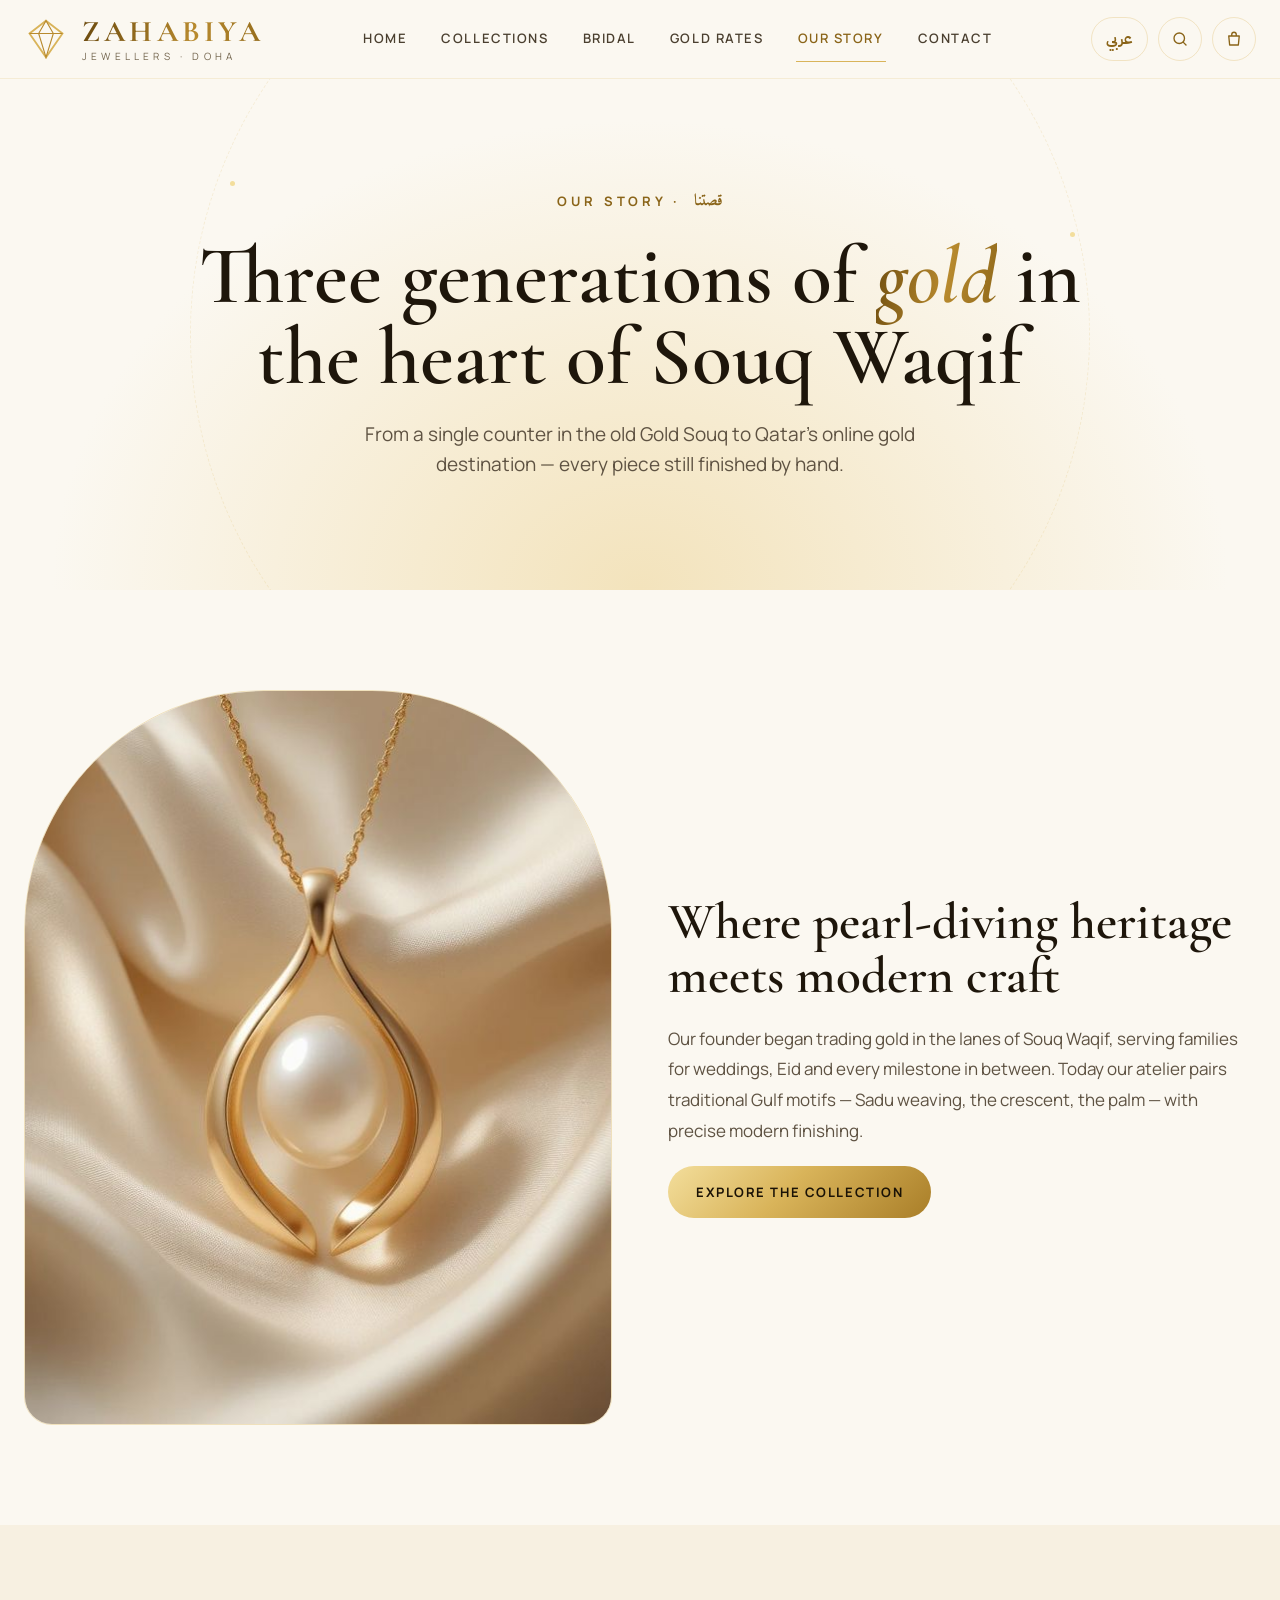
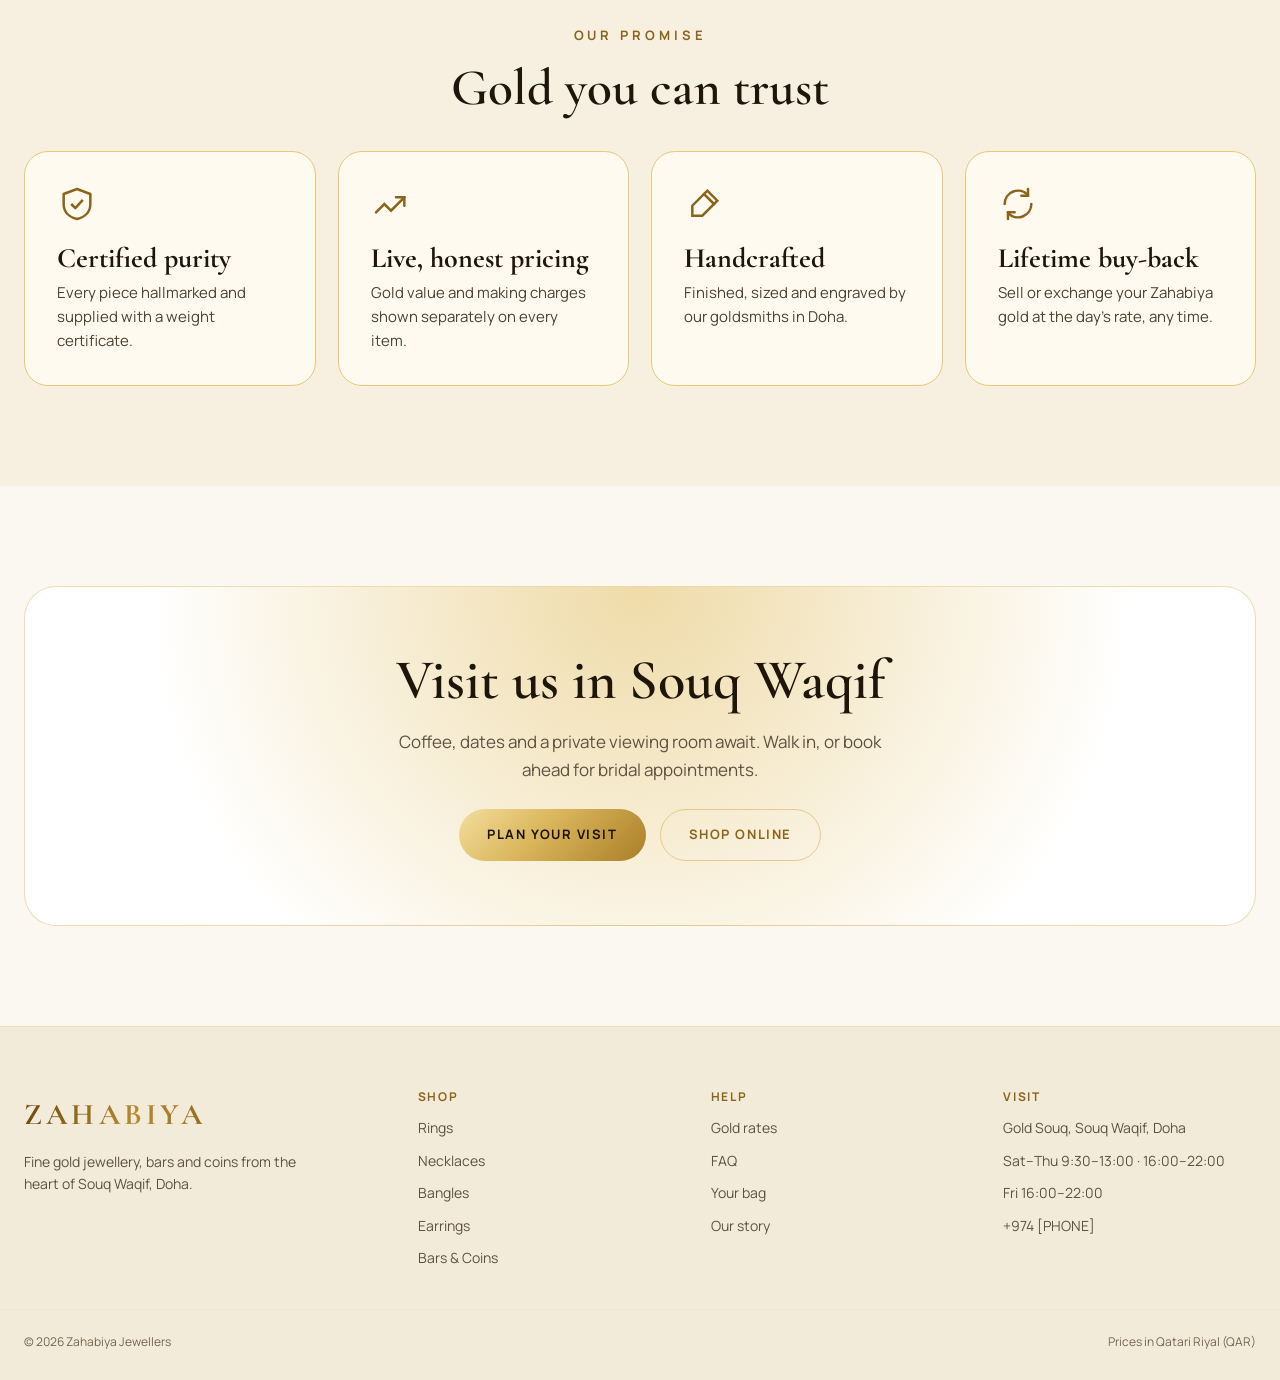
==== about.html @ 90f93852 "Add Zahabiya Jewellers gold shop website Static e-commerce front-end for a gold jewellery shop in Do" ====
<!doctype html>
<html lang="en">
<head>
  <meta charset="utf-8">
  <meta name="viewport" content="width=device-width, initial-scale=1">
  <script>/* set language & direction before first paint */try{var l=new URLSearchParams(location.search).get('lang')||localStorage.getItem('zahabiya-lang');if(l==='ar'){document.documentElement.lang='ar';document.documentElement.dir='rtl'}}catch(e){}</script>
  <title>Our Story — Zahabiya Jewellers</title>
  <meta name="description" content="Three generations of gold in the heart of Souq Waqif, Doha. Certified purity, honest pricing and handcrafted jewellery.">
  <link rel="icon" href="images/favicon.svg" type="image/svg+xml">
  <link rel="preconnect" href="https://fonts.googleapis.com">
  <link rel="preconnect" href="https://fonts.gstatic.com" crossorigin>
  <link href="https://fonts.googleapis.com/css2?family=Amiri:wght@400;700&family=Cormorant+Garamond:ital,wght@0,500;0,600;0,700;1,500&family=Manrope:wght@400;500;600;700;800&family=IBM+Plex+Sans+Arabic:wght@400;500;600;700&display=swap" rel="stylesheet">
  <link rel="stylesheet" href="css/styles.css">
</head>
<body>

<header class="site-header">
  <div class="container header-inner">
    <a class="logo" href="index.html" aria-label="Zahabiya Jewellers — home">
      <svg class="logo-mark" viewBox="0 0 48 48" fill="none" aria-hidden="true"><path d="M24 4 L42 18 L24 44 L6 18 Z" stroke="#D9B45A" stroke-width="2"/><path d="M6 18 H42 M16 18 L24 44 L32 18 M16 18 L24 4 L32 18" stroke="#B88A2E" stroke-width="1.2"/></svg>
      <span class="logo-text"><span class="logo-word shine">ZAHABIYA</span><span class="logo-sub">Jewellers · Doha</span></span>
    </a>
    <nav class="main-nav" aria-label="Main">
      <a href="index.html">Home</a>
      <a href="shop.html">Collections</a>
      <a href="shop.html?tag=bridal">Bridal</a>
      <a href="gold-rates.html">Gold Rates</a>
      <a href="about.html" aria-current="page">Our Story</a>
      <a href="contact.html">Contact</a>
    </nav>
    <div class="header-actions">
      <button class="lang-btn" type="button" data-lang-toggle lang="ar">عربي</button>
      <a class="icon-btn" href="shop.html#search" aria-label="Search the collection"><svg width="18" height="18" viewBox="0 0 24 24" fill="none" stroke="currentColor" stroke-width="1.8" stroke-linecap="round" aria-hidden="true"><circle cx="11" cy="11" r="7"/><path d="M20 20l-3.5-3.5"/></svg></a>
      <a class="icon-btn" href="cart.html" aria-label="Shopping bag"><svg width="18" height="18" viewBox="0 0 24 24" fill="none" stroke="currentColor" stroke-width="1.8" stroke-linejoin="round" aria-hidden="true"><path d="M5 8h14l-1.2 12H6.2z"/><path d="M9 8V6a3 3 0 0 1 6 0v2"/></svg><span class="cart-count" data-cart-count hidden>0</span></a>
    </div>
  </div>
</header>

<main>
  <section class="about-hero">
    <span class="orbit orbit--outer"></span>
    <span class="sparkle" style="top:20%;left:18%"></span>
    <span class="sparkle" style="top:30%;right:16%;animation-delay:1s"></span>
    <div class="container">
      <span class="eyebrow" data-i18n="about.eyebrow">Our Story · <span class="ar" lang="ar" style="letter-spacing:0;font-size:16px">قصتنا</span></span>
      <h1 data-i18n="about.title">Three generations of <span class="shine italic">gold</span> in the heart of Souq Waqif</h1>
      <p>From a single counter in the old Gold Souq to Qatar's online gold destination — every piece still finished by hand.</p>
    </div>
  </section>

  <section class="section container reveal">
    <div class="story">
      <div class="story-photo"><img src="images/lulwa-pearl-pendant.jpg" alt="Lulwa pearl pendant on satin" loading="lazy"></div>
      <div class="story-copy">
        <h2>Where pearl-diving heritage meets modern craft</h2>
        <p>Our founder began trading gold in the lanes of Souq Waqif, serving families for weddings, Eid and every milestone in between. Today our atelier pairs traditional Gulf motifs — Sadu weaving, the crescent, the palm — with precise modern finishing.</p>
        <div><a class="btn btn-gold" href="shop.html">Explore the collection</a></div>
      </div>
    </div>
  </section>

  <section class="values-band reveal">
    <div class="container">
      <div class="section-head section-head--center">
        <span class="eyebrow">Our promise</span>
        <h2 class="section-title">Gold you can trust</h2>
      </div>
      <div class="values">
        <div class="value lift"><svg width="40" height="40" viewBox="0 0 24 24" fill="none" stroke="#8A6418" stroke-width="1.5" stroke-linejoin="round" aria-hidden="true"><path d="M12 3l8 3v6c0 5-3.5 8-8 9-4.5-1-8-4-8-9V6z"/><path d="M8.5 12l2.5 2.5 4.5-5"/></svg><h3>Certified purity</h3><p>Every piece hallmarked and supplied with a weight certificate.</p></div>
        <div class="value lift"><svg width="40" height="40" viewBox="0 0 24 24" fill="none" stroke="#8A6418" stroke-width="1.5" stroke-linecap="round" aria-hidden="true"><path d="M3 17l5-5 4 4 8-8"/><path d="M15 8h5v5"/></svg><h3>Live, honest pricing</h3><p>Gold value and making charges shown separately on every item.</p></div>
        <div class="value lift"><svg width="40" height="40" viewBox="0 0 24 24" fill="none" stroke="#8A6418" stroke-width="1.5" stroke-linecap="round" aria-hidden="true"><path d="M14 4l6 6-9 9H5v-6z"/><path d="M12 6l6 6"/></svg><h3>Handcrafted</h3><p>Finished, sized and engraved by our goldsmiths in Doha.</p></div>
        <div class="value lift"><svg width="40" height="40" viewBox="0 0 24 24" fill="none" stroke="#8A6418" stroke-width="1.5" stroke-linecap="round" aria-hidden="true"><path d="M4 12a8 8 0 0 1 14-5.3M20 12a8 8 0 0 1-14 5.3"/><path d="M18 3v4h-4M6 21v-4h4"/></svg><h3>Lifetime buy-back</h3><p>Sell or exchange your Zahabiya gold at the day's rate, any time.</p></div>
      </div>
    </div>
  </section>

  <section class="section container reveal">
    <div class="visit-cta">
      <h2>Visit us in Souq Waqif</h2>
      <p>Coffee, dates and a private viewing room await. Walk in, or book ahead for bridal appointments.</p>
      <div class="hero-actions" style="justify-content:center">
        <a class="btn btn-gold" href="contact.html">Plan your visit</a>
        <a class="btn btn-ghost" href="shop.html">Shop online</a>
      </div>
    </div>
  </section>
</main>

<footer class="site-footer">
  <div class="container footer-grid">
    <div class="footer-brand">
      <span class="logo-word shine">ZAHABIYA</span>
      <p>Fine gold jewellery, bars and coins from the heart of Souq Waqif, Doha.</p>
    </div>
    <div>
      <h4>Shop</h4>
      <ul>
        <li><a href="shop.html?cat=ring">Rings</a></li>
        <li><a href="shop.html?cat=necklace">Necklaces</a></li>
        <li><a href="shop.html?cat=bangle">Bangles</a></li>
        <li><a href="shop.html?cat=earring">Earrings</a></li>
        <li><a href="shop.html?cat=bar">Bars &amp; Coins</a></li>
      </ul>
    </div>
    <div>
      <h4>Help</h4>
      <ul>
        <li><a href="gold-rates.html">Gold rates</a></li>
        <li><a href="contact.html#faq">FAQ</a></li>
        <li><a href="cart.html">Your bag</a></li>
        <li><a href="about.html">Our story</a></li>
      </ul>
    </div>
    <div>
      <h4>Visit</h4>
      <ul>
        <li data-site="address">Gold Souq, Souq Waqif, Doha</li>
        <li>Sat–Thu 9:30–13:00 · 16:00–22:00</li>
        <li>Fri 16:00–22:00</li>
        <li><a href="tel:+974" data-site-link="tel" data-site="phone">+974 [PHONE]</a></li>
      </ul>
    </div>
  </div>
  <div class="container footer-bottom">
    <span>© <span data-year>2026</span> Zahabiya Jewellers</span>
    <span>Prices in Qatari Riyal (QAR)</span>
  </div>
</footer>

<script src="js/data.js"></script>
<script src="js/i18n.js"></script>
<script src="js/app.js"></script>
</body>
</html>
---- css/styles.css ----
/* ==========================================================================
   Zahabiya Jewellers — site styles
   Off-white & gold theme. Fonts: Cormorant Garamond (display), Manrope (body),
   Amiri (Arabic).
   ========================================================================== */

:root {
  --bg: #FBF8F1;
  --surface: #FFFFFF;
  --surface-warm: #F6EBD3;
  --champagne: #F3EBDA;
  --ivory: #FFFAF0;

  --ink: #2A2014;
  --ink-strong: #1E160B;
  --muted: #5E5242;
  --subtle: #74664F;
  --faint: #A99A7E;

  --gold: #D9B45A;
  --gold-light: #F3DE9C;
  --gold-mid: #B88A2E;
  --gold-deep: #8A6418;
  --gold-darker: #5C420C;
  --gold-ink: #1A1206;

  --green: #2F7A4F;
  --green-soft: rgba(127, 209, 161, .14);

  --line: rgba(217, 180, 90, .25);
  --line-strong: rgba(217, 180, 90, .45);

  --grad-gold: linear-gradient(135deg, #F3DE9C, #D9B45A 45%, #A97E28);
  --grad-band: linear-gradient(90deg, #A97E28, #E6C978 30%, #F3DE9C 50%, #E6C978 70%, #A97E28);
  --shadow-card: 0 24px 50px rgba(138, 100, 24, .16);

  --font-display: 'Cormorant Garamond', Georgia, serif;
  --font-body: 'Manrope', system-ui, sans-serif;
  --font-ar: 'Amiri', serif;

  --radius: 24px;
  --gutter: 24px;
}

/* ---------- Base ---------- */
*, *::before, *::after { box-sizing: border-box; }
html { scroll-behavior: smooth; }
body {
  margin: 0;
  background: var(--bg);
  color: var(--ink);
  font-family: var(--font-body);
  font-size: 16px;
  line-height: 1.6;
  overflow-x: hidden;
  -webkit-font-smoothing: antialiased;
}
img { max-width: 100%; display: block; }
a { color: var(--gold-deep); text-decoration: none; }
a:hover { color: var(--gold-darker); }
button, input, select, textarea { font: inherit; color: inherit; }
h1, h2, h3, h4 { margin: 0; font-family: var(--font-display); font-weight: 600; line-height: 1.05; color: var(--ink-strong); }
p { margin: 0; }
:focus-visible { outline: 2px solid var(--gold-deep); outline-offset: 2px; }
.sr-only { position: absolute; width: 1px; height: 1px; overflow: hidden; clip: rect(0 0 0 0); white-space: nowrap; }
[hidden] { display: none !important; }

.container { width: 100%; max-width: 1280px; margin: 0 auto; padding: 0 var(--gutter); }
.serif { font-family: var(--font-display); }
.ar { font-family: var(--font-ar); }
.shine {
  background: linear-gradient(100deg, #6B4A0E 0%, #B88A2E 25%, #8A6418 45%, #D4A84A 55%, #6B4A0E 75%, #A97E28 100%);
  background-size: 250% auto;
  -webkit-background-clip: text; background-clip: text; color: transparent;
  animation: shine 6s linear infinite;
}
.italic { font-style: italic; }

.eyebrow {
  display: inline-flex; align-items: center; gap: 14px;
  color: var(--gold-deep); font-size: 13px; font-weight: 700;
  letter-spacing: .3em; text-transform: uppercase;
}
.eyebrow--line::before { content: ""; width: 48px; height: 1px; background: var(--gold); }

.section { padding-top: clamp(48px, 8vw, 100px); }
.section-head { display: flex; flex-wrap: wrap; justify-content: space-between; align-items: flex-end; gap: 16px 24px; margin-bottom: 36px; }
.section-head--center { flex-direction: column; align-items: center; text-align: center; }
.section-title { font-size: clamp(34px, 4vw, 56px); }

/* ---------- Buttons & links ---------- */
.btn {
  display: inline-flex; align-items: center; justify-content: center; gap: 10px;
  min-height: 52px; padding: 0 28px; border-radius: 999px; border: 0;
  font-weight: 700; font-size: 13px; letter-spacing: .12em; text-transform: uppercase;
  cursor: pointer; text-decoration: none;
  transition: transform .25s, box-shadow .25s, background .25s, color .25s;
}
.btn-gold { background: var(--grad-gold); color: var(--gold-ink); }
.btn-gold:hover { color: var(--gold-ink); transform: translateY(-2px); box-shadow: 0 14px 34px rgba(217, 180, 90, .35); }
.btn-ghost { background: transparent; color: var(--gold-deep); border: 1px solid rgba(217, 180, 90, .6); }
.btn-ghost:hover { background: rgba(217, 180, 90, .12); color: var(--gold-darker); }
.btn-dark { background: var(--gold-ink); color: var(--gold-light); }
.btn-dark:hover { color: #FFF4CC; transform: translateY(-2px); }
.btn-block { width: 100%; }
.btn svg { flex-shrink: 0; }

.link-arrow {
  display: inline-flex; align-items: center; gap: 8px; min-height: 44px;
  font-size: 13px; font-weight: 800; letter-spacing: .12em; text-transform: uppercase;
}
.link-arrow svg { transition: transform .25s; }
.link-arrow:hover svg { transform: translateX(4px); }

.icon-btn {
  position: relative; width: 44px; height: 44px; flex-shrink: 0;
  display: inline-flex; align-items: center; justify-content: center;
  border-radius: 999px; border: 1px solid rgba(217, 180, 90, .3);
  background: transparent; color: var(--gold-deep); cursor: pointer;
  transition: background .2s;
}
.icon-btn:hover { background: rgba(217, 180, 90, .14); color: var(--gold-darker); }

/* ---------- Ticker ---------- */
.ticker { height: 40px; display: flex; align-items: center; overflow: hidden; background: var(--champagne); border-bottom: 1px solid var(--line); }
.ticker-track { display: flex; width: max-content; animation: marquee 38s linear infinite; }
.ticker:hover .ticker-track { animation-play-state: paused; }
.ticker-item { display: flex; align-items: center; gap: 10px; padding: 0 28px; font-size: 13px; white-space: nowrap; color: var(--muted); }
.ticker-item::before { content: ""; width: 6px; height: 6px; border-radius: 99px; background: var(--gold); }
.ticker-item strong { color: var(--gold-deep); letter-spacing: .08em; }
.ticker-item .up { color: var(--green); font-weight: 600; }

/* ---------- Header ---------- */
.site-header { position: sticky; top: 0; z-index: 50; background: rgba(251, 248, 241, .94); backdrop-filter: blur(10px); border-bottom: 1px solid rgba(217, 180, 90, .18); }
.header-inner { display: flex; flex-wrap: wrap; align-items: center; justify-content: space-between; gap: 12px 32px; padding-top: 16px; padding-bottom: 16px; }
.logo { display: flex; align-items: center; gap: 14px; }
.logo-mark { width: 44px; height: 44px; flex-shrink: 0; }
.logo-text { display: flex; flex-direction: column; line-height: 1; }
.logo-word { font-family: var(--font-display); font-size: 30px; font-weight: 700; letter-spacing: .14em; }
.logo-sub { margin-top: 4px; font-size: 10px; letter-spacing: .42em; color: var(--subtle); text-transform: uppercase; }
.main-nav { display: flex; flex-wrap: wrap; gap: 8px 30px; scrollbar-width: none; }
.main-nav::-webkit-scrollbar { display: none; }
.main-nav a {
  padding: 12px 2px; border-bottom: 1px solid transparent;
  color: #4A3F2F; font-size: 13px; font-weight: 600; letter-spacing: .12em; text-transform: uppercase;
  transition: color .2s, border-color .2s;
}
.main-nav a:hover, .main-nav a[aria-current="page"] { color: var(--gold-deep); border-color: var(--gold); }
.header-actions { display: flex; align-items: center; gap: 10px; }
.cart-count {
  position: absolute; top: -4px; inset-inline-end: -4px; min-width: 20px; height: 20px; padding: 0 5px;
  display: flex; align-items: center; justify-content: center;
  border-radius: 99px; background: var(--gold); color: var(--gold-ink);
  font-size: 11px; font-weight: 800;
}
.cart-count.bump { animation: bump .4s ease; }

/* ---------- Hero carousel ---------- */
.hero { position: relative; overflow: hidden; background: radial-gradient(ellipse at 70% 50%, var(--surface-warm) 0%, var(--bg) 60%); }
.hero-slide { display: none; }
.hero-slide.is-active { display: block; }
.hero-inner { display: flex; flex-wrap: wrap; align-items: center; gap: 40px; min-height: 640px; padding-top: 56px; padding-bottom: 110px; }
.hero-copy { flex: 1 1 min(460px, 100%); min-width: 0; display: flex; flex-direction: column; gap: 24px; }
.hero-title { font-size: clamp(44px, 6vw, 82px); line-height: 1.02; white-space: pre-line; }
.hero-sub { max-width: 520px; font-size: 18px; color: var(--muted); }
.hero-actions { display: flex; flex-wrap: wrap; gap: 14px; margin-top: 8px; }
.hero-slide.is-active .hero-copy > * { animation: fadeUp .9s cubic-bezier(.2, .7, .2, 1) both; }
.hero-slide.is-active .hero-copy > *:nth-child(2) { animation-delay: .15s; }
.hero-slide.is-active .hero-copy > *:nth-child(3) { animation-delay: .3s; }
.hero-slide.is-active .hero-copy > *:nth-child(4) { animation-delay: .45s; }
.hero-visual { flex: 1 1 min(420px, 100%); min-width: 0; height: 500px; position: relative; display: flex; align-items: center; justify-content: center; }
.hero-slide.is-active .hero-visual { animation: zoomIn 1.1s ease both; }
.orbit { position: absolute; aspect-ratio: 1; border-radius: 999px; }
.orbit--outer { width: 460px; max-width: 92%; border: 1px dashed rgba(217, 180, 90, .45); animation: spin 50s linear infinite; }
.orbit--inner { width: 380px; max-width: 78%; border: 1px solid rgba(217, 180, 90, .18); border-top-color: var(--gold-light); animation: spin 70s linear infinite reverse; }
.glow { position: absolute; width: 300px; max-width: 62%; aspect-ratio: 1; border-radius: 999px; background: radial-gradient(circle, rgba(243, 222, 156, .35) 0%, rgba(217, 180, 90, .06) 55%, transparent 70%); }
.hero-arch {
  position: relative; width: 340px; max-width: 72%; aspect-ratio: 4 / 5; overflow: hidden;
  border-radius: 200px 200px 28px 28px; border: 6px solid #fff;
  box-shadow: 0 30px 60px rgba(138, 100, 24, .25);
  animation: floatY 5s ease-in-out infinite;
}
.hero-arch img { width: 100%; height: 100%; object-fit: cover; }
.sparkle { position: absolute; width: 5px; height: 5px; border-radius: 99px; background: var(--gold-light); animation: twinkle 2.6s ease-in-out infinite; }
.hero-controls { position: absolute; left: 0; right: 0; bottom: 32px; display: flex; align-items: center; justify-content: space-between; gap: 16px; }
.hero-dots { display: flex; align-items: center; gap: 12px; }
.dot { width: 12px; height: 12px; padding: 0; border-radius: 99px; border: 1px solid var(--gold); background: transparent; cursor: pointer; transition: width .3s, background .3s; }
.dot[aria-current="true"] { width: 36px; background: var(--gold); }
.hero-counter { margin-left: 10px; font-size: 13px; letter-spacing: .15em; color: var(--subtle); }
.hero-arrows { display: flex; gap: 10px; }

/* ---------- Trust strip ---------- */
.trust { background: var(--grad-band); color: var(--gold-ink); }
.trust-inner { display: grid; grid-template-columns: repeat(4, minmax(0, 1fr)); gap: 16px; padding-top: 22px; padding-bottom: 22px; }
.trust-item { display: flex; align-items: center; gap: 12px; font-size: 14px; font-weight: 800; }

/* ---------- Category tiles ---------- */
.cat-row { display: grid; grid-template-columns: repeat(5, minmax(0, 1fr)); gap: 20px; }
.cat-card { display: flex; flex-direction: column; overflow: hidden; border-radius: 200px 200px 20px 20px; border: 1px solid var(--line); background: var(--surface); color: var(--ink); }
.cat-card .media { aspect-ratio: 3 / 3.4; overflow: hidden; }
.cat-card .media img { width: 100%; height: 100%; object-fit: cover; transition: transform .6s ease; }
.cat-card .label { padding: 16px 12px 18px; text-align: center; }
.cat-card .name { font-family: var(--font-display); font-size: 24px; font-weight: 600; }
.cat-card .name-ar { font-family: var(--font-ar); font-size: 15px; color: var(--gold-deep); }

/* Hover lift shared by cards */
.lift { transition: transform .35s ease, box-shadow .35s ease, border-color .35s; }
.lift:hover { transform: translateY(-6px); box-shadow: var(--shadow-card); border-color: rgba(217, 180, 90, .65); }
.lift:hover .media img { transform: scale(1.06); }

/* ---------- Promotions ---------- */
.promo-grid { display: grid; grid-template-columns: repeat(2, minmax(0, 1fr)); gap: 22px; }
.promo-feature {
  grid-row: span 2; position: relative; overflow: hidden; min-height: 560px;
  display: flex; flex-direction: column; justify-content: space-between;
  padding: clamp(26px, 5vw, 48px); border-radius: 28px; border: 1px solid var(--line-strong);
  background: radial-gradient(circle at 80% 20%, #F8E7B8 0%, #F0D894 45%, #E3C171 100%);
}
.promo-feature .photo { position: absolute; right: 0; top: 0; width: 64%; height: 100%; object-fit: cover; -webkit-mask-image: linear-gradient(to right, transparent 0%, #000 45%); mask-image: linear-gradient(to right, transparent 0%, #000 45%); }
.promo-feature .orbit--outer { inset-inline-end: -60px; bottom: -60px; width: 340px; }
.promo-feature .copy, .promo-feature .actions { position: relative; display: flex; flex-direction: column; gap: 18px; }
.promo-feature .actions { flex-direction: row; flex-wrap: wrap; align-items: center; }
.promo-badge { align-self: flex-start; padding: 8px 16px; border-radius: 999px; background: var(--gold-deep); color: #fff; font-size: 12px; font-weight: 800; letter-spacing: .16em; animation: pulse 2.2s ease-in-out infinite; }
.promo-feature h3 { font-size: clamp(44px, 5vw, 72px); line-height: 1; color: var(--gold-ink); text-shadow: 0 1px 3px rgba(255, 255, 255, .2); }
.promo-feature p { max-width: 380px; font-size: 17px; color: #4D4130; }
.promo-card {
  display: flex; flex-wrap: wrap; align-items: center; justify-content: space-between; gap: 20px;
  min-height: 268px; padding: clamp(24px, 4vw, 36px); border-radius: 28px; border: 1px solid #E6C978;
}
.promo-card--ivory { background: #F7F0E1; }
.promo-card--warm { background: linear-gradient(135deg, #FFFDF8, var(--surface-warm)); }
.promo-card .copy { flex: 1 1 220px; display: flex; flex-direction: column; gap: 12px; }
.promo-card .kicker { font-size: 12px; font-weight: 800; letter-spacing: .2em; color: var(--gold-deep); }
.promo-card h3 { font-size: 38px; }
.promo-card p { font-size: 15px; color: #4D4130; }
.promo-card .thumb { width: 150px; flex-shrink: 0; overflow: hidden; border: 4px solid #fff; box-shadow: 0 16px 34px rgba(138, 100, 24, .2); animation: floatY 5s ease-in-out infinite; }
.promo-card .thumb img { width: 100%; height: 100%; object-fit: cover; }
.thumb--round { aspect-ratio: 1; border-radius: 999px; }
.thumb--arch { aspect-ratio: 4 / 5; border-radius: 80px 80px 18px 18px; animation-delay: 1s !important; }

/* ---------- Tabs ---------- */
.tabs { display: inline-flex; flex-wrap: wrap; justify-content: center; gap: 6px; padding: 6px; border-radius: 999px; border: 1px solid rgba(217, 180, 90, .3); }
.tab { min-height: 44px; padding: 0 22px; border: 0; border-radius: 999px; background: transparent; color: #4A3F2F; font-size: 13px; font-weight: 700; letter-spacing: .1em; text-transform: uppercase; cursor: pointer; }
.tab[aria-selected="true"] { background: linear-gradient(135deg, #F3DE9C, #D9B45A); color: var(--gold-ink); }

/* ---------- Product cards ---------- */
.product-grid { display: grid; grid-template-columns: repeat(auto-fill, minmax(240px, 1fr)); gap: 24px; }
.product-card { position: relative; display: flex; flex-direction: column; overflow: hidden; border-radius: 22px; border: 1px solid rgba(217, 180, 90, .22); background: var(--surface); color: var(--ink); animation: fadeUp .7s cubic-bezier(.2, .7, .2, 1) both; }
.product-card .media { position: relative; display: block; aspect-ratio: 1; overflow: hidden; background: var(--champagne); }
.product-card .media img { width: 100%; height: 100%; object-fit: cover; transition: transform .6s ease; }
.badge { position: absolute; top: 14px; inset-inline-start: 14px; z-index: 1; padding: 6px 12px; border-radius: 999px; background: rgba(255, 253, 248, .9); border: 1px solid rgba(217, 180, 90, .5); color: var(--gold-deep); font-size: 11px; font-weight: 800; letter-spacing: .14em; text-transform: uppercase; }
.badge--solid { background: var(--gold-light); border-color: var(--gold-light); color: var(--gold-ink); }
.karat-tag { position: absolute; inset-inline-end: 14px; bottom: 14px; padding: 5px 10px; border-radius: 8px; border: 1px solid rgba(217, 180, 90, .5); background: rgba(255, 255, 255, .9); color: var(--gold-deep); font-size: 12px; font-weight: 800; }
.product-card .info { display: flex; flex-direction: column; gap: 4px; padding: clamp(14px, 3vw, 20px); }
.product-card .meta { font-size: 12px; letter-spacing: .12em; text-transform: uppercase; color: var(--subtle); }
.product-card .name { font-family: var(--font-display); font-size: clamp(19px, 4.6vw, 24px); font-weight: 600; line-height: 1.15; color: var(--ink-strong); }
.product-card .name::after { content: ""; position: absolute; inset: 0; } /* whole card clickable */
.product-card .row { display: flex; align-items: center; justify-content: space-between; gap: 8px; margin-top: 10px; }
.product-card .price { font-family: var(--font-display); font-size: clamp(19px, 4.6vw, 24px); font-weight: 700; color: var(--gold-deep); white-space: nowrap; }
.add-btn { position: relative; z-index: 2; width: 40px; height: 40px; flex-shrink: 0; display: inline-flex; align-items: center; justify-content: center; border-radius: 99px; border: 1px solid rgba(217, 180, 90, .5); background: #fff; color: var(--gold-deep); cursor: pointer; transition: background .2s, transform .2s; }
.add-btn:hover { background: var(--gold-light); transform: scale(1.06); }

/* ---------- Rates panel & bridal (home) ---------- */
.split { display: flex; flex-wrap: wrap; gap: 24px; }
.rates-panel { flex: 1 1 min(380px, 100%); min-width: 0; padding: clamp(24px, 4vw, 40px); border-radius: 28px; background: var(--surface); border: 1px solid rgba(217, 180, 90, .35); }
.rates-panel header { display: flex; flex-wrap: wrap; justify-content: space-between; align-items: center; gap: 12px; }
.rates-panel h3 { font-size: 34px; }
.live { display: inline-flex; align-items: center; gap: 8px; font-size: 12px; font-weight: 700; letter-spacing: .12em; color: var(--green); }
.live::before { content: ""; width: 8px; height: 8px; border-radius: 99px; background: #7FD1A1; animation: pulseGreen 2.2s ease-in-out infinite; }
.rate-row { display: flex; justify-content: space-between; align-items: center; padding: 18px 0; border-bottom: 1px solid rgba(217, 180, 90, .15); }
.rate-row .who { display: flex; align-items: center; gap: 14px; color: var(--muted); font-size: 14px; }
.karat-coin { width: 52px; height: 52px; flex-shrink: 0; display: flex; align-items: center; justify-content: center; border-radius: 99px; background: linear-gradient(135deg, #F3DE9C, #A97E28); color: var(--gold-ink); font-family: var(--font-display); font-size: 18px; font-weight: 700; }
.rate-row .val { text-align: right; }
.rate-row .num { font-family: var(--font-display); font-size: 26px; font-weight: 700; color: var(--ink-strong); }
.up { color: var(--green); font-size: 12px; font-weight: 700; }

.bridal {
  flex: 2 1 min(560px, 100%); min-width: 0; position: relative; overflow: hidden; min-height: 520px;
  display: flex; align-items: flex-end; border-radius: 28px; border: 1px solid rgba(217, 180, 90, .35);
  background: radial-gradient(circle at 75% 45%, #EFDBA8 0%, #FFFDF8 45%, var(--bg) 100%);
}
.bridal .photo { position: absolute; right: 0; top: 0; width: 62%; height: 100%; object-fit: cover; -webkit-mask-image: linear-gradient(to right, transparent 0%, #000 40%); mask-image: linear-gradient(to right, transparent 0%, #000 40%); }
.bridal .copy { position: relative; display: flex; flex-direction: column; gap: 16px; max-width: 560px; padding: clamp(26px, 5vw, 48px); }
.bridal h3 { font-size: clamp(40px, 4.4vw, 64px); line-height: 1; }
.bridal p { font-size: 17px; color: var(--muted); }

/* ---------- Newsletter ---------- */
.newsletter { display: flex; flex-wrap: wrap; align-items: center; justify-content: space-between; gap: 24px 32px; padding: clamp(28px, 6vw, 56px) clamp(22px, 5vw, 48px); border-radius: 32px; border: 1px solid var(--line-strong); background: linear-gradient(135deg, var(--surface-warm), #fff 60%); }
.newsletter h2 { font-size: clamp(32px, 3.6vw, 48px); }
.newsletter form { flex: 1 1 min(420px, 100%); display: flex; flex-wrap: wrap; gap: 12px; }
.newsletter input { flex: 1 1 240px; min-height: 52px; padding: 0 22px; border-radius: 999px; border: 1px solid var(--line-strong); background: var(--bg); }
.form-note { flex-basis: 100%; font-size: 14px; color: var(--green); font-weight: 600; }

/* ---------- Footer ---------- */
.site-footer { margin-top: clamp(48px, 8vw, 100px); background: var(--champagne); border-top: 1px solid var(--line); }
.footer-grid { display: grid; grid-template-columns: 1.4fr repeat(3, minmax(0, 1fr)); gap: 40px; padding-top: 64px; padding-bottom: 40px; }
.footer-grid h4 { margin-bottom: 14px; font-family: var(--font-body); font-size: 12px; font-weight: 700; letter-spacing: .14em; color: var(--gold-deep); text-transform: uppercase; }
.footer-grid ul { list-style: none; margin: 0; padding: 0; display: flex; flex-direction: column; gap: 10px; font-size: 14px; }
.footer-grid li, .footer-grid ul a { color: var(--muted); }
.footer-grid ul a:hover { color: var(--gold-deep); }
.footer-brand p { margin-top: 12px; max-width: 280px; font-size: 14px; color: var(--muted); }
.footer-bottom { display: flex; flex-wrap: wrap; justify-content: space-between; gap: 12px; padding-top: 22px; padding-bottom: 28px; border-top: 1px solid rgba(217, 180, 90, .12); font-size: 12px; color: var(--subtle); }

/* ---------- Page banner & breadcrumb ---------- */
.page-banner { background: radial-gradient(ellipse at 80% 50%, #F3E3BC 0%, var(--bg) 60%); border-bottom: 1px solid rgba(217, 180, 90, .2); }
.page-banner .container { display: flex; flex-wrap: wrap; align-items: center; justify-content: space-between; gap: 24px; padding-top: clamp(32px, 6vw, 56px); padding-bottom: clamp(32px, 6vw, 56px); }
.page-banner h1 { font-size: clamp(44px, 5vw, 72px); line-height: 1; }
.banner-arch { width: 220px; aspect-ratio: 4 / 5; flex-shrink: 0; overflow: hidden; border-radius: 120px 120px 22px 22px; border: 5px solid #fff; box-shadow: 0 24px 50px rgba(138, 100, 24, .22); animation: floatY 5s ease-in-out infinite; }
.banner-arch img { width: 100%; height: 100%; object-fit: cover; }
.breadcrumb { display: flex; flex-wrap: wrap; gap: 6px; margin-bottom: 14px; font-size: 13px; letter-spacing: .06em; color: var(--subtle); }
.breadcrumb a { color: var(--subtle); }
.breadcrumb span[aria-current] { color: var(--gold-deep); }
.page-hero { padding-top: clamp(48px, 8vw, 100px); padding-bottom: clamp(32px, 5vw, 50px); text-align: center; background: radial-gradient(ellipse at 50% 0%, #F3E3BC 0%, var(--bg) 60%); }
.page-hero .container { display: flex; flex-direction: column; align-items: center; gap: 16px; }
.page-hero h1 { font-size: clamp(44px, 5.6vw, 84px); line-height: 1; }
.page-hero p { max-width: 600px; font-size: 18px; color: var(--muted); }

/* ---------- Shop ---------- */
.shop-layout { display: flex; flex-wrap: wrap; gap: 36px; align-items: flex-start; padding-top: 48px; }
.filters { flex: 1 1 260px; max-width: 100%; display: flex; flex-direction: column; gap: 28px; padding: 28px; border-radius: 22px; background: var(--surface); border: 1px solid rgba(217, 180, 90, .22); }
.filters-head { display: flex; justify-content: space-between; align-items: center; }
.filters-head h2 { font-size: 26px; }
.text-btn { min-height: 44px; padding: 0; border: 0; background: none; color: var(--gold-deep); font-size: 13px; font-weight: 700; letter-spacing: .1em; text-transform: uppercase; cursor: pointer; }
.filter-group { display: flex; flex-direction: column; gap: 8px; }
.filter-label { font-size: 12px; font-weight: 800; letter-spacing: .18em; color: var(--subtle); text-transform: uppercase; }
.side-btn { display: flex; justify-content: space-between; align-items: center; width: 100%; min-height: 44px; padding: 0 14px; border: 0; border-radius: 12px; background: transparent; color: #4A3F2F; font-size: 14px; text-align: start; cursor: pointer; }
.side-btn small { color: var(--faint); font-size: 12px; }
.side-btn[aria-pressed="true"] { background: rgba(217, 180, 90, .16); color: var(--gold-deep); font-weight: 700; }
.chips { display: flex; flex-wrap: wrap; gap: 8px; }
.chip { min-height: 40px; padding: 0 16px; border-radius: 999px; border: 1px solid rgba(217, 180, 90, .4); background: transparent; color: var(--gold-deep); font-size: 13px; font-weight: 700; cursor: pointer; }
.chip[aria-pressed="true"] { background: linear-gradient(135deg, #F3DE9C, #D9B45A); border-color: var(--gold); color: var(--gold-ink); }
.range-row { display: flex; justify-content: space-between; font-size: 13px; color: var(--muted); }
input[type="range"] { width: 100%; accent-color: var(--gold); }
.results { flex: 999 1 min(560px, 100%); min-width: 0; display: flex; flex-direction: column; gap: 24px; }
.results-bar { display: flex; flex-wrap: wrap; justify-content: space-between; align-items: center; gap: 14px; padding-bottom: 18px; border-bottom: 1px solid rgba(217, 180, 90, .18); }
.results-bar .count { color: var(--muted); font-size: 14px; }
.results-bar .count strong { color: var(--gold-deep); }
.search-sort { display: flex; flex-wrap: wrap; gap: 10px; align-items: center; flex: 1 1 auto; justify-content: flex-end; }
.search-sort .input-pill { flex: 0 1 240px; min-width: 0; }
.input-pill, .select-pill { min-height: 44px; padding: 0 18px; border-radius: 999px; border: 1px solid var(--line-strong); background: var(--surface); }
.select-pill { padding-right: 36px; appearance: none; background: var(--surface) url("data:image/svg+xml,%3Csvg xmlns='http://www.w3.org/2000/svg' width='12' height='12' viewBox='0 0 24 24' fill='none' stroke='%238A6418' stroke-width='2.5'%3E%3Cpath d='M6 9l6 6 6-6'/%3E%3C/svg%3E") no-repeat right 14px center; color: var(--gold-deep); }
.filter-toggle { display: none; }
.empty-state { padding: 60px 30px; display: flex; flex-direction: column; align-items: center; gap: 14px; text-align: center; border-radius: 24px; border: 1px dashed rgba(217, 180, 90, .4); color: var(--muted); }
.empty-state .serif { font-size: 32px; color: var(--ink-strong); }
.bespoke { display: flex; flex-wrap: wrap; justify-content: space-between; align-items: center; gap: 16px; padding: 30px 36px; border-radius: 22px; background: linear-gradient(90deg, #A97E28, #F3DE9C 50%, #A97E28); color: var(--gold-ink); }
.bespoke .serif { font-size: 30px; font-weight: 700; }

/* ---------- Product page ---------- */
.product-layout { display: flex; flex-wrap: wrap; gap: clamp(28px, 5vw, 56px); align-items: flex-start; padding-top: 28px; }
.gallery { flex: 1 1 min(340px, 100%); min-width: 0; display: flex; flex-direction: column; gap: 16px; }
.gallery-main { position: relative; aspect-ratio: 1; overflow: hidden; border-radius: 32px; border: 1px solid rgba(217, 180, 90, .3); background: var(--champagne); display: flex; align-items: center; justify-content: center; }
.gallery-main img { position: absolute; inset: 0; width: 100%; height: 100%; object-fit: cover; animation: zoomIn .7s ease both; }
.gallery-main .giftbox { width: 60%; animation: zoomIn .7s ease both; }
.gallery-main .badge { top: 22px; inset-inline-start: 22px; }
.thumbs { display: flex; gap: 12px; }
.thumb { width: 84px; height: 84px; padding: 0; overflow: hidden; border-radius: 16px; border: 1px solid rgba(217, 180, 90, .25); background: var(--champagne); cursor: pointer; color: var(--subtle); font-size: 11px; font-weight: 700; }
.thumb[aria-pressed="true"] { border: 2px solid var(--gold); color: var(--gold-deep); }
.thumb img { width: 100%; height: 100%; object-fit: cover; }
.product-details { flex: 1 1 min(340px, 100%); min-width: 0; display: flex; flex-direction: column; gap: 22px; }
.product-details h1 { font-size: clamp(40px, 4.4vw, 60px); }
.big-price { font-family: var(--font-display); font-size: clamp(38px, 9vw, 52px); font-weight: 700; line-height: 1; }
.option-group { display: flex; flex-direction: column; gap: 10px; }
.option-group .label-row { display: flex; justify-content: space-between; }
.options { display: flex; flex-wrap: wrap; gap: 10px; }
.opt { min-height: 48px; min-width: 64px; padding: 0 16px; border-radius: 14px; border: 1px solid rgba(217, 180, 90, .4); background: transparent; color: var(--gold-deep); font-size: 14px; font-weight: 700; cursor: pointer; }
.opt[aria-pressed="true"] { background: linear-gradient(135deg, #F3DE9C, #D9B45A); border-color: var(--gold); color: var(--gold-ink); }
.price-box { display: flex; flex-direction: column; gap: 10px; padding: 22px 24px; border-radius: 20px; background: var(--surface); border: 1px solid var(--line); font-size: 14px; }
.price-box .line { display: flex; justify-content: space-between; gap: 12px; color: var(--muted); }
.price-box .line span:last-child { color: var(--ink); }
.price-box .total { padding-top: 10px; border-top: 1px solid rgba(217, 180, 90, .2); font-weight: 800; }
.price-box .total span:last-child { color: var(--gold-deep); }
.qty { display: inline-flex; align-items: center; border: 1px solid rgba(217, 180, 90, .4); border-radius: 999px; }
.qty button { width: 48px; height: 48px; border: 0; background: none; color: var(--gold-deep); font-size: 20px; cursor: pointer; }
.qty output, .qty span { min-width: 24px; text-align: center; font-weight: 800; }
.buy-row { display: flex; flex-wrap: wrap; gap: 12px; align-items: stretch; }
.buy-row .btn-gold { flex: 1 1 200px; }
.trust-mini { display: grid; grid-template-columns: repeat(3, minmax(0, 1fr)); gap: 10px; text-align: center; font-size: 12px; color: var(--muted); }
.trust-mini div { padding: 14px 8px; border-radius: 14px; border: 1px solid rgba(217, 180, 90, .18); }
.trust-mini strong { display: block; color: var(--gold-deep); font-size: 13px; }
.detail-tabs { padding-top: 18px; border-top: 1px solid rgba(217, 180, 90, .2); }
.detail-tabs [role="tablist"] { display: flex; flex-wrap: wrap; gap: 24px; }
.detail-tab { min-height: 44px; padding: 0; border: 0; border-bottom: 2px solid transparent; background: none; color: var(--subtle); font-size: 13px; font-weight: 700; letter-spacing: .12em; text-transform: uppercase; cursor: pointer; }
.detail-tab[aria-selected="true"] { border-color: var(--gold); color: var(--gold-deep); }
.detail-panel { margin-top: 16px; color: var(--muted); font-size: 15px; line-height: 1.75; }

/* ---------- Gold rates page ---------- */
.segmented { display: inline-flex; gap: 6px; padding: 6px; border-radius: 999px; border: 1px solid rgba(217, 180, 90, .3); }
.seg { min-height: 40px; padding: 0 16px; border: 0; border-radius: 999px; background: transparent; color: #4A3F2F; font-size: 13px; font-weight: 700; cursor: pointer; }
.seg[aria-pressed="true"] { background: linear-gradient(135deg, #F3DE9C, #D9B45A); color: var(--gold-ink); }
.rate-cards { display: grid; grid-template-columns: repeat(4, minmax(0, 1fr)); gap: 20px; padding-top: 32px; }
.rate-card { position: relative; overflow: hidden; display: flex; flex-direction: column; gap: 12px; padding: clamp(16px, 4vw, 28px); border-radius: 24px; background: var(--surface); border: 1px solid rgba(217, 180, 90, .3); }
.rate-card::after { content: ""; position: absolute; inset-inline-end: -40px; top: -40px; width: 140px; height: 140px; border-radius: 999px; background: radial-gradient(circle, rgba(243, 222, 156, .35), transparent 70%); }
.rate-card .top { display: flex; justify-content: space-between; align-items: center; }
.rate-card .karat-coin { width: 60px; height: 60px; font-size: 22px; }
.rate-card .chg { padding: 6px 10px; border-radius: 99px; background: var(--green-soft); color: var(--green); font-size: 12px; font-weight: 800; }
.rate-card .lbl { font-size: 13px; letter-spacing: .1em; color: var(--subtle); }
.rate-card .price { display: flex; align-items: baseline; gap: 8px; }
.rate-card .price small { font-size: 14px; color: var(--muted); }
.rate-card .price strong { font-family: var(--font-display); font-size: clamp(26px, 7.5vw, 46px); line-height: 1; color: var(--ink-strong); }
.rate-card .per { font-size: 12px; color: var(--subtle); }
.chart-card { flex: 2 1 min(560px, 100%); min-width: 0; padding: clamp(20px, 4vw, 32px); border-radius: 28px; background: var(--surface); border: 1px solid var(--line); }
.chart-card .head { display: flex; flex-wrap: wrap; justify-content: space-between; align-items: center; gap: 14px; }
.chart-card h2, .calc-card h2 { font-size: 32px; }
.stats { display: flex; flex-wrap: wrap; gap: 32px; margin-top: 22px; }
.stats .k { font-size: 12px; letter-spacing: .12em; color: var(--subtle); }
.stats .v { font-family: var(--font-display); font-size: 28px; font-weight: 700; }
.chart-line { stroke-dasharray: 2000; stroke-dashoffset: 2000; animation: draw 2s ease forwards; }
.chart-axis { display: flex; justify-content: space-between; margin-top: 8px; font-size: 12px; color: var(--subtle); }
.calc-card { flex: 1 1 min(340px, 100%); min-width: 0; display: flex; flex-direction: column; gap: 18px; padding: clamp(20px, 4vw, 32px); border-radius: 28px; border: 1px solid var(--line-strong); background: linear-gradient(160deg, var(--surface-warm), #fff 60%); }
.calc-karats { display: grid; grid-template-columns: repeat(4, minmax(0, 1fr)); gap: 8px; }
.calc-karats .opt { min-width: 0; }
.calc-result { padding: 22px; border-radius: 18px; text-align: center; background: var(--bg); border: 1px solid rgba(217, 180, 90, .3); }
.calc-result .k { font-size: 12px; letter-spacing: .16em; color: var(--subtle); }
.calc-result strong { display: block; font-family: var(--font-display); font-size: 50px; line-height: 1.1; }
.calc-result small { font-size: 12px; color: var(--subtle); }
.table-wrap { overflow-x: auto; border-radius: 22px; border: 1px solid var(--line); }
.table-wrap table { width: 100%; min-width: 480px; border-collapse: collapse; font-size: 15px; }
.table-wrap th, .table-wrap td { padding: 16px 22px; text-align: start; }
.table-wrap thead th { background: var(--surface-warm); color: var(--gold-deep); font-size: 12px; font-weight: 800; letter-spacing: .1em; }
.table-wrap tbody tr { border-top: 1px solid rgba(217, 180, 90, .14); }
.table-wrap td { color: var(--muted); }
.cta-band { display: flex; flex-wrap: wrap; justify-content: space-between; align-items: center; gap: 18px; padding: 40px; border-radius: 28px; background: linear-gradient(90deg, #A97E28, #F3DE9C 50%, #A97E28); color: var(--gold-ink); }
.cta-band .serif { font-size: 36px; font-weight: 700; }

/* ---------- Forms (shared) ---------- */
.field { display: flex; flex-direction: column; gap: 6px; flex: 1 1 200px; min-width: 0; }
.field label, .field .field-label { font-size: 12px; font-weight: 800; letter-spacing: .14em; color: var(--subtle); text-transform: uppercase; }
.field input, .field select, .field textarea {
  width: 100%; min-height: 50px; padding: 0 16px; border-radius: 14px;
  border: 1px solid rgba(217, 180, 90, .35); background: var(--bg);
}
.field textarea { padding: 14px 16px; resize: vertical; }
.field input:focus, .field select:focus, .field textarea:focus { outline: 2px solid var(--gold); outline-offset: 1px; }
.field input[aria-invalid="true"] { border-color: #B3412E; }
.field .error { font-size: 12px; color: #B3412E; }
.field--sm { flex-basis: 120px; }
.field--full { flex-basis: 100%; }
.fields { display: flex; flex-wrap: wrap; gap: 14px; }
::placeholder { color: var(--faint); }

/* ---------- Cart ---------- */
.steps { display: flex; flex-wrap: wrap; align-items: center; gap: 14px 28px; margin-bottom: 36px; }
.step { display: flex; align-items: center; gap: 10px; font-size: 13px; font-weight: 700; letter-spacing: .1em; color: var(--subtle); }
.step span { width: 32px; height: 32px; display: flex; align-items: center; justify-content: center; border-radius: 99px; border: 1px solid #C9BBA0; }
.step.is-current { color: var(--gold-deep); }
.step.is-current span { background: var(--gold); border-color: var(--gold); color: var(--gold-ink); }
.step-line { flex: 0 1 80px; height: 1px; background: var(--line); }
.page-title { font-size: clamp(40px, 4.6vw, 64px); }
.two-col { display: flex; flex-wrap: wrap; gap: 32px; align-items: flex-start; }
.two-col > .main { flex: 999 1 min(560px, 100%); min-width: 0; display: flex; flex-direction: column; gap: 18px; }
.summary { flex: 1 1 340px; min-width: 0; display: flex; flex-direction: column; gap: 14px; padding: 30px; border-radius: 28px; border: 1px solid var(--line-strong); background: linear-gradient(160deg, var(--surface-warm), #fff 55%); }
.summary h2 { font-size: 32px; }
.summary .line { display: flex; justify-content: space-between; gap: 10px; color: var(--muted); font-size: 15px; }
.summary .line .good { color: var(--green); }
.summary .total { display: flex; justify-content: space-between; align-items: baseline; padding-top: 16px; border-top: 1px solid var(--line); }
.summary .total span:first-child { font-weight: 800; letter-spacing: .1em; }
.summary .total strong { font-family: var(--font-display); font-size: 40px; }
.summary .note { margin-top: -6px; font-size: 12px; color: var(--subtle); }
.promo-row { display: flex; gap: 8px; }
.promo-row input { flex: 1; min-width: 0; min-height: 48px; padding: 0 16px; border-radius: 14px; border: 1px solid var(--line-strong); background: var(--bg); }
.promo-row button { min-height: 48px; padding: 0 18px; border-radius: 14px; border: 1px solid var(--gold); background: transparent; color: var(--gold-deep); font-weight: 800; cursor: pointer; }
.promo-msg { font-size: 13px; color: var(--subtle); }
.cart-item { display: flex; flex-wrap: wrap; align-items: center; gap: 22px; padding: 20px; border-radius: 24px; background: var(--surface); border: 1px solid rgba(217, 180, 90, .22); animation: fadeUp .5s ease both; }
.cart-item img { width: clamp(96px, 26vw, 130px); height: clamp(96px, 26vw, 130px); flex-shrink: 0; border-radius: 18px; object-fit: cover; }
.cart-item .about { flex: 1 1 150px; min-width: 0; display: flex; flex-direction: column; gap: 6px; }
.cart-item .about a { font-family: var(--font-display); font-size: 26px; font-weight: 600; line-height: 1.15; color: var(--ink-strong); }
.cart-item .about small { font-size: 13px; color: var(--subtle); }
.cart-item .controls { display: flex; flex-wrap: wrap; align-items: center; gap: 22px; }
.cart-item .line-total { font-family: var(--font-display); font-size: 26px; font-weight: 700; color: var(--gold-deep); }
.gift-row { display: flex; flex-wrap: wrap; justify-content: space-between; align-items: center; gap: 16px; padding: 22px 26px; border-radius: 22px; border: 1px solid rgba(243, 222, 156, .5); background: linear-gradient(135deg, #fff, var(--surface-warm)); }
.gift-row label { display: flex; align-items: center; gap: 14px; cursor: pointer; }
.gift-row input { width: 22px; height: 22px; accent-color: var(--gold); }

/* ---------- Checkout ---------- */
.checkout-header .header-inner { justify-content: space-between; }
.secure { display: inline-flex; align-items: center; gap: 8px; font-size: 13px; font-weight: 700; color: var(--green); }
.panel { display: flex; flex-direction: column; gap: 18px; padding: 28px; border-radius: 24px; background: var(--surface); border: 1px solid rgba(217, 180, 90, .22); }
.panel-head { display: flex; align-items: center; gap: 12px; }
.panel-head h2 { font-size: 28px; }
.num { width: 34px; height: 34px; flex-shrink: 0; display: flex; align-items: center; justify-content: center; border-radius: 99px; background: linear-gradient(135deg, #F3DE9C, #A97E28); color: var(--gold-ink); font-size: 14px; font-weight: 800; }
.choice-grid { display: grid; grid-template-columns: repeat(auto-fit, minmax(min(220px, 100%), 1fr)); gap: 12px; }
.choice { position: relative; display: flex; align-items: center; gap: 14px; min-height: 64px; padding: 16px 18px; border-radius: 16px; border: 1px solid rgba(217, 180, 90, .3); cursor: pointer; }
.choice input { position: absolute; opacity: 0; pointer-events: none; }
.choice .radio { width: 20px; height: 20px; flex-shrink: 0; border-radius: 99px; border: 2px solid #C9BBA0; }
.choice b { display: block; }
.choice small { font-size: 13px; color: var(--subtle); }
.choice:has(input:checked) { border: 2px solid var(--gold); background: rgba(217, 180, 90, .12); }
.choice:has(input:checked) .radio { border: 6px solid var(--gold); }
.choice:has(input:focus-visible) { outline: 2px solid var(--gold-deep); outline-offset: 2px; }
.slots { display: flex; flex-wrap: wrap; gap: 10px; }
.slot { position: relative; }
.slot input { position: absolute; opacity: 0; }
.slot span { display: inline-flex; align-items: center; min-height: 48px; padding: 0 18px; border-radius: 14px; border: 1px solid rgba(217, 180, 90, .35); color: var(--gold-deep); font-weight: 700; cursor: pointer; }
.slot input:checked + span { background: linear-gradient(135deg, #F3DE9C, #D9B45A); border-color: var(--gold); color: var(--gold-ink); }
.slot input:focus-visible + span { outline: 2px solid var(--gold-deep); outline-offset: 2px; }
.pickup-note { display: flex; align-items: center; gap: 16px; padding: 18px; border-radius: 16px; background: var(--bg); border: 1px solid rgba(217, 180, 90, .3); }
.agree { display: flex; align-items: flex-start; gap: 10px; font-size: 13px; color: var(--muted); }
.agree input { width: 18px; height: 18px; margin-top: 2px; accent-color: var(--gold); }
.confirm { display: flex; flex-direction: column; align-items: center; gap: 20px; padding-top: clamp(45px, 8vw, 90px); text-align: center; }
.confirm-badge { position: relative; width: 180px; height: 180px; display: flex; align-items: center; justify-content: center; animation: zoomIn .8s ease both; }
.confirm-badge::before { content: ""; position: absolute; inset: 0; border-radius: 999px; border: 2px dashed rgba(217, 180, 90, .5); animation: spin 30s linear infinite; }
.confirm-badge span { width: 120px; height: 120px; display: flex; align-items: center; justify-content: center; border-radius: 999px; background: linear-gradient(135deg, #F3DE9C, #A97E28); }
.confirm h1 { font-size: 60px; }
.confirm p { max-width: 520px; font-size: 18px; color: var(--muted); }

/* ---------- About ---------- */
.about-hero { position: relative; overflow: hidden; padding: clamp(60px, 9vw, 110px) 0; text-align: center; background: radial-gradient(ellipse at 50% 100%, #F3E3BC 0%, var(--bg) 65%); }
.about-hero .orbit--outer { left: 50%; top: 50%; width: 900px; max-width: none; margin: -450px 0 0 -450px; border-color: rgba(217, 180, 90, .18); }
.about-hero .container { position: relative; display: flex; flex-direction: column; align-items: center; gap: 22px; }
.about-hero h1 { max-width: 1000px; font-size: clamp(48px, 6.4vw, 96px); line-height: .98; }
.about-hero p { max-width: 640px; font-size: 19px; color: var(--muted); }
.story { display: flex; flex-wrap: wrap; align-items: center; gap: 56px; }
.story-photo { flex: 1 1 min(460px, 100%); aspect-ratio: 4 / 5; overflow: hidden; border-radius: 240px 240px 28px 28px; border: 1px solid rgba(217, 180, 90, .35); }
.story-photo img { width: 100%; height: 100%; object-fit: cover; }
.story-copy { flex: 1 1 min(460px, 100%); display: flex; flex-direction: column; gap: 20px; }
.story-copy h2 { font-size: clamp(36px, 4vw, 56px); }
.story-copy p { font-size: 17px; line-height: 1.8; color: var(--muted); }
.values-band { margin-top: clamp(48px, 8vw, 100px); padding: clamp(60px, 8vw, 100px) 0; background: #F7F0E1; }
.values { display: grid; grid-template-columns: repeat(4, minmax(0, 1fr)); gap: 22px; }
.value { padding: clamp(16px, 4vw, 32px); border-radius: 24px; background: var(--ivory); border: 1px solid #E6C978; }
.value h3 { margin-top: 12px; font-size: clamp(20px, 5vw, 28px); font-weight: 700; }
.value p { margin-top: 8px; font-size: 15px; color: #4D4130; }
.visit-cta { display: flex; flex-direction: column; align-items: center; gap: 18px; padding: clamp(36px, 6vw, 64px) clamp(22px, 5vw, 48px); text-align: center; border-radius: 32px; border: 1px solid var(--line-strong); background: radial-gradient(circle at 50% 0%, #EFDBA8, #fff 70%); }
.visit-cta h2 { font-size: clamp(36px, 4.4vw, 60px); }
.visit-cta p { max-width: 520px; font-size: 17px; color: var(--muted); }

/* ---------- Contact ---------- */
.contact-cards { display: grid; grid-template-columns: repeat(4, minmax(0, 1fr)); gap: 20px; }
.contact-card { display: flex; flex-direction: column; gap: 12px; padding: clamp(16px, 4vw, 28px); border-radius: 24px; background: var(--surface); border: 1px solid rgba(217, 180, 90, .3); color: var(--ink); }
.contact-card .ico { width: 52px; height: 52px; display: flex; align-items: center; justify-content: center; border-radius: 16px; background: linear-gradient(135deg, #F3DE9C, #A97E28); }
.contact-card .t { font-family: var(--font-display); font-size: clamp(20px, 5vw, 26px); font-weight: 600; }
.contact-card small { font-size: 14px; color: var(--subtle); }
.form-card { flex: 1 1 min(520px, 100%); min-width: 0; padding: clamp(22px, 4vw, 36px); border-radius: 28px; background: var(--surface); border: 1px solid rgba(217, 180, 90, .3); }
.form-card h2 { font-size: 36px; }
.form-card form { display: flex; flex-direction: column; gap: 20px; }
.success { min-height: 420px; display: flex; flex-direction: column; align-items: center; justify-content: center; gap: 16px; text-align: center; animation: zoomIn .7s ease both; }
.success .tick { width: 90px; height: 90px; display: flex; align-items: center; justify-content: center; border-radius: 99px; background: linear-gradient(135deg, #F3DE9C, #A97E28); }
.side-col { flex: 1 1 min(420px, 100%); min-width: 0; display: flex; flex-direction: column; gap: 20px; }
.map-card { position: relative; min-height: 300px; flex: 1 1 300px; overflow: hidden; border-radius: 28px; border: 1px solid rgba(217, 180, 90, .35); background: #F7F0E2; }
.map-card svg { position: absolute; inset: 0; width: 100%; height: 100%; }
.map-pin { position: absolute; left: 50%; top: 42%; transform: translate(-50%, -50%); display: flex; flex-direction: column; align-items: center; gap: 8px; }
.map-pin .dot-pin { position: relative; width: 22px; height: 22px; }
.map-pin .dot-pin::before { content: ""; position: absolute; inset: 0; border-radius: 99px; background: rgba(217, 180, 90, .6); animation: ping 2s cubic-bezier(0, 0, .2, 1) infinite; }
.map-pin .dot-pin::after { content: ""; position: absolute; inset: 3px; border-radius: 99px; background: var(--gold-light); border: 3px solid var(--gold-ink); }
.map-pin .tag { padding: 8px 14px; border-radius: 12px; background: rgba(255, 253, 248, .95); border: 1px solid var(--gold); font-size: 13px; font-weight: 800; white-space: nowrap; }
.map-card .btn { position: absolute; inset-inline-end: 16px; bottom: 16px; min-height: 44px; padding: 0 18px; font-size: 12px; }
.hours { display: flex; flex-direction: column; gap: 10px; padding: 26px; border-radius: 24px; border: 1px solid rgba(217, 180, 90, .35); background: linear-gradient(160deg, var(--surface-warm), #fff 60%); font-size: 15px; }
.hours h3 { font-size: 26px; }
.hours .row { display: flex; justify-content: space-between; gap: 12px; padding: 6px 0; color: var(--muted); border-bottom: 1px solid rgba(217, 180, 90, .14); }
.hours .row:last-child { border-bottom: 0; }
.hours .row span:last-child { color: var(--ink); text-align: right; }
.faq { max-width: 920px; margin: 0 auto; display: flex; flex-direction: column; gap: 12px; }
.faq details { overflow: hidden; border-radius: 18px; border: 1px solid var(--line); background: var(--surface); }
.faq summary { display: flex; justify-content: space-between; align-items: center; gap: 16px; min-height: 64px; padding: 0 24px; font-weight: 700; cursor: pointer; list-style: none; }
.faq summary::-webkit-details-marker { display: none; }
.faq summary::after { content: "+"; color: var(--gold-deep); font-size: 24px; font-weight: 400; transition: transform .25s; }
.faq details[open] summary::after { transform: rotate(45deg); }
.faq details p { padding: 0 24px 22px; color: var(--muted); font-size: 15px; line-height: 1.7; }

/* ---------- Toast ---------- */
.toast {
  position: fixed; left: 50%; bottom: 24px; z-index: 100; transform: translate(-50%, 140%);
  display: flex; align-items: center; gap: 14px; max-width: calc(100% - 32px);
  padding: 14px 20px; border-radius: 16px; background: var(--gold-ink); color: #FFF4CC;
  box-shadow: 0 18px 40px rgba(0, 0, 0, .25); font-size: 14px; font-weight: 600;
  transition: transform .4s cubic-bezier(.2, .7, .2, 1);
}
.toast.show { transform: translate(-50%, 0); }
.toast a { color: var(--gold-light); font-weight: 800; letter-spacing: .08em; text-transform: uppercase; font-size: 12px; white-space: nowrap; }

/* ---------- Scroll reveal ---------- */
.reveal { opacity: 0; transform: translateY(28px); transition: opacity .9s cubic-bezier(.2, .7, .2, 1), transform .9s cubic-bezier(.2, .7, .2, 1); }
.reveal.in { opacity: 1; transform: none; }

/* ---------- Language switch ---------- */
.lang-btn {
  min-height: 44px; padding: 0 14px; border-radius: 999px;
  border: 1px solid rgba(217, 180, 90, .3); background: transparent;
  color: var(--gold-deep); font-size: 14px; font-weight: 700; cursor: pointer; transition: background .2s;
}
.lang-btn:hover { background: rgba(217, 180, 90, .14); color: var(--gold-darker); }
.lang-btn:lang(ar) { font-family: 'IBM Plex Sans Arabic', sans-serif; font-size: 15px; }
.lang-btn:lang(en) { font-family: 'Manrope', sans-serif; }

/* ---------- Arabic ---------- */
html[lang="ar"] {
  --font-display: 'Amiri', 'Cormorant Garamond', serif;
  --font-body: 'IBM Plex Sans Arabic', 'Manrope', system-ui, sans-serif;
}
/* Arabic letters join — never space them out or change case. */
html[lang="ar"] * { letter-spacing: normal !important; text-transform: none !important; }
html[lang="ar"] .logo-word { font-family: 'Cormorant Garamond', Georgia, serif; letter-spacing: .14em !important; }
html[lang="ar"] .italic { font-style: normal; }
html[lang="ar"] :is(h1, h2, h3, h4, .hero-title, .big-price) { line-height: 1.35; }
html[lang="ar"] .name-ar { display: none; }
html[lang="ar"] .main-nav a, html[lang="ar"] .tab, html[lang="ar"] .btn { font-size: 14px; }
html[lang="ar"] .eyebrow, html[lang="ar"] .filter-label, html[lang="ar"] .field label { font-size: 14px; }

/* ---------- Right-to-left layout ---------- */
[dir="rtl"] .i-arrow, [dir="rtl"] .hero-arrows svg { transform: scaleX(-1); }
[dir="rtl"] .link-arrow:hover .i-arrow { transform: scaleX(-1) translateX(4px); }
[dir="rtl"] .ticker-track { animation-name: marquee-rtl; }
[dir="rtl"] .promo-feature .photo,
[dir="rtl"] .bridal .photo {
  right: auto; left: 0;
  -webkit-mask-image: linear-gradient(to left, transparent 0%, #000 45%);
  mask-image: linear-gradient(to left, transparent 0%, #000 45%);
}
[dir="rtl"] .select-pill { padding-right: 18px; padding-left: 36px; background-position: left 14px center; }
[dir="rtl"] .chart-axis { direction: ltr; } /* the chart reads oldest → newest, left to right */
/* Phone numbers, emails and card numbers stay left-to-right. */
[dir="rtl"] input[type="tel"], [dir="rtl"] input[type="email"], [dir="rtl"] input[type="number"],
[dir="rtl"] input[inputmode="numeric"], [dir="rtl"] input[inputmode="decimal"] { direction: ltr; text-align: right; }
[dir="rtl"] input[type="tel"]::placeholder, [dir="rtl"] input[type="email"]::placeholder { text-align: right; }
@keyframes marquee-rtl { to { transform: translateX(50%); } }

/* ---------- Animations ---------- */
@keyframes shine { to { background-position: 250% center; } }
@keyframes marquee { to { transform: translateX(-50%); } }
@keyframes fadeUp { from { opacity: 0; transform: translateY(28px); } to { opacity: 1; transform: none; } }
@keyframes zoomIn { from { opacity: 0; transform: scale(.92); } to { opacity: 1; transform: none; } }
@keyframes floatY { 0%, 100% { transform: translateY(0); } 50% { transform: translateY(-14px); } }
@keyframes spin { to { transform: rotate(360deg); } }
@keyframes twinkle { 0%, 100% { opacity: .15; transform: scale(.5); } 50% { opacity: 1; transform: scale(1); } }
@keyframes pulse { 0%, 100% { box-shadow: 0 0 0 0 rgba(138, 100, 24, .45); } 50% { box-shadow: 0 0 0 12px rgba(138, 100, 24, 0); } }
@keyframes pulseGreen { 0%, 100% { box-shadow: 0 0 0 0 rgba(127, 209, 161, .55); } 50% { box-shadow: 0 0 0 10px rgba(127, 209, 161, 0); } }
@keyframes ping { 75%, 100% { transform: scale(2.4); opacity: 0; } }
@keyframes draw { to { stroke-dashoffset: 0; } }
@keyframes bump { 50% { transform: scale(1.35); } }

/* ---------- Responsive ---------- */
@media (max-width: 1100px) {
  .cat-row { grid-template-columns: repeat(3, minmax(0, 1fr)); }
  .rate-cards, .contact-cards, .values, .trust-inner { grid-template-columns: repeat(2, minmax(0, 1fr)); }
  .footer-grid { grid-template-columns: repeat(2, minmax(0, 1fr)); }
}

@media (max-width: 760px) {
  :root { --gutter: 16px; }
  .header-inner { row-gap: 4px; padding-top: 12px; padding-bottom: 6px; }
  .logo-mark { width: 34px; height: 34px; }
  .logo-word { font-size: 22px; }
  .logo-sub { display: none; }
  .main-nav { order: 3; width: 100%; flex-wrap: nowrap; overflow-x: auto; gap: 22px; }
  .main-nav a { white-space: nowrap; font-size: 12px; }
  .hide-sm { display: none !important; }
  .header-actions { gap: 6px; }
  .header-actions a[href="shop.html#search"] { display: none; } /* search lives on the shop page */
  .lang-btn { padding: 0 12px; }
  .btn { padding-left: 20px; padding-right: 20px; font-size: 12px; }

  .hero-inner { min-height: 0; padding-top: 36px; }
  .hero-visual { height: 360px; }

  .cat-row { display: flex; overflow-x: auto; gap: 12px; padding-bottom: 6px; margin-inline-end: calc(var(--gutter) * -1); scroll-snap-type: x mandatory; scrollbar-width: none; }
  .cat-row > a { flex: 0 0 42%; scroll-snap-align: start; }

  .promo-grid { grid-template-columns: 1fr; }
  .promo-feature { min-height: 420px; }
  .promo-feature .photo { opacity: .28; }
  .promo-card { min-height: 0; }
  .promo-card .thumb { display: none; }
  .bridal .photo { opacity: .28; }

  .product-grid, .grid2 { grid-template-columns: repeat(2, minmax(0, 1fr)); gap: 12px; }
  .badge { top: 10px; inset-inline-start: 10px; padding: 5px 9px; font-size: 10px; }
  .tab { padding: 0 14px; font-size: 11px; }

  .search-sort { flex-wrap: nowrap; width: 100%; }
  .search-sort .input-pill { flex: 1 1 auto; }
  .filters { display: none; }
  .filters.open { display: flex; }
  .filter-toggle { display: inline-flex; width: 100%; }
  .banner-arch { display: none; }

  .footer-grid { gap: 28px; }
  .step-line { display: none; }
  .cta-band, .bespoke { padding: 26px; }
}

@media (prefers-reduced-motion: reduce) {
  *, *::before, *::after { animation: none !important; transition: none !important; }
  .reveal { opacity: 1; transform: none; }
  .chart-line { stroke-dashoffset: 0; }
}

fieldset.panel { min-width: 0; }
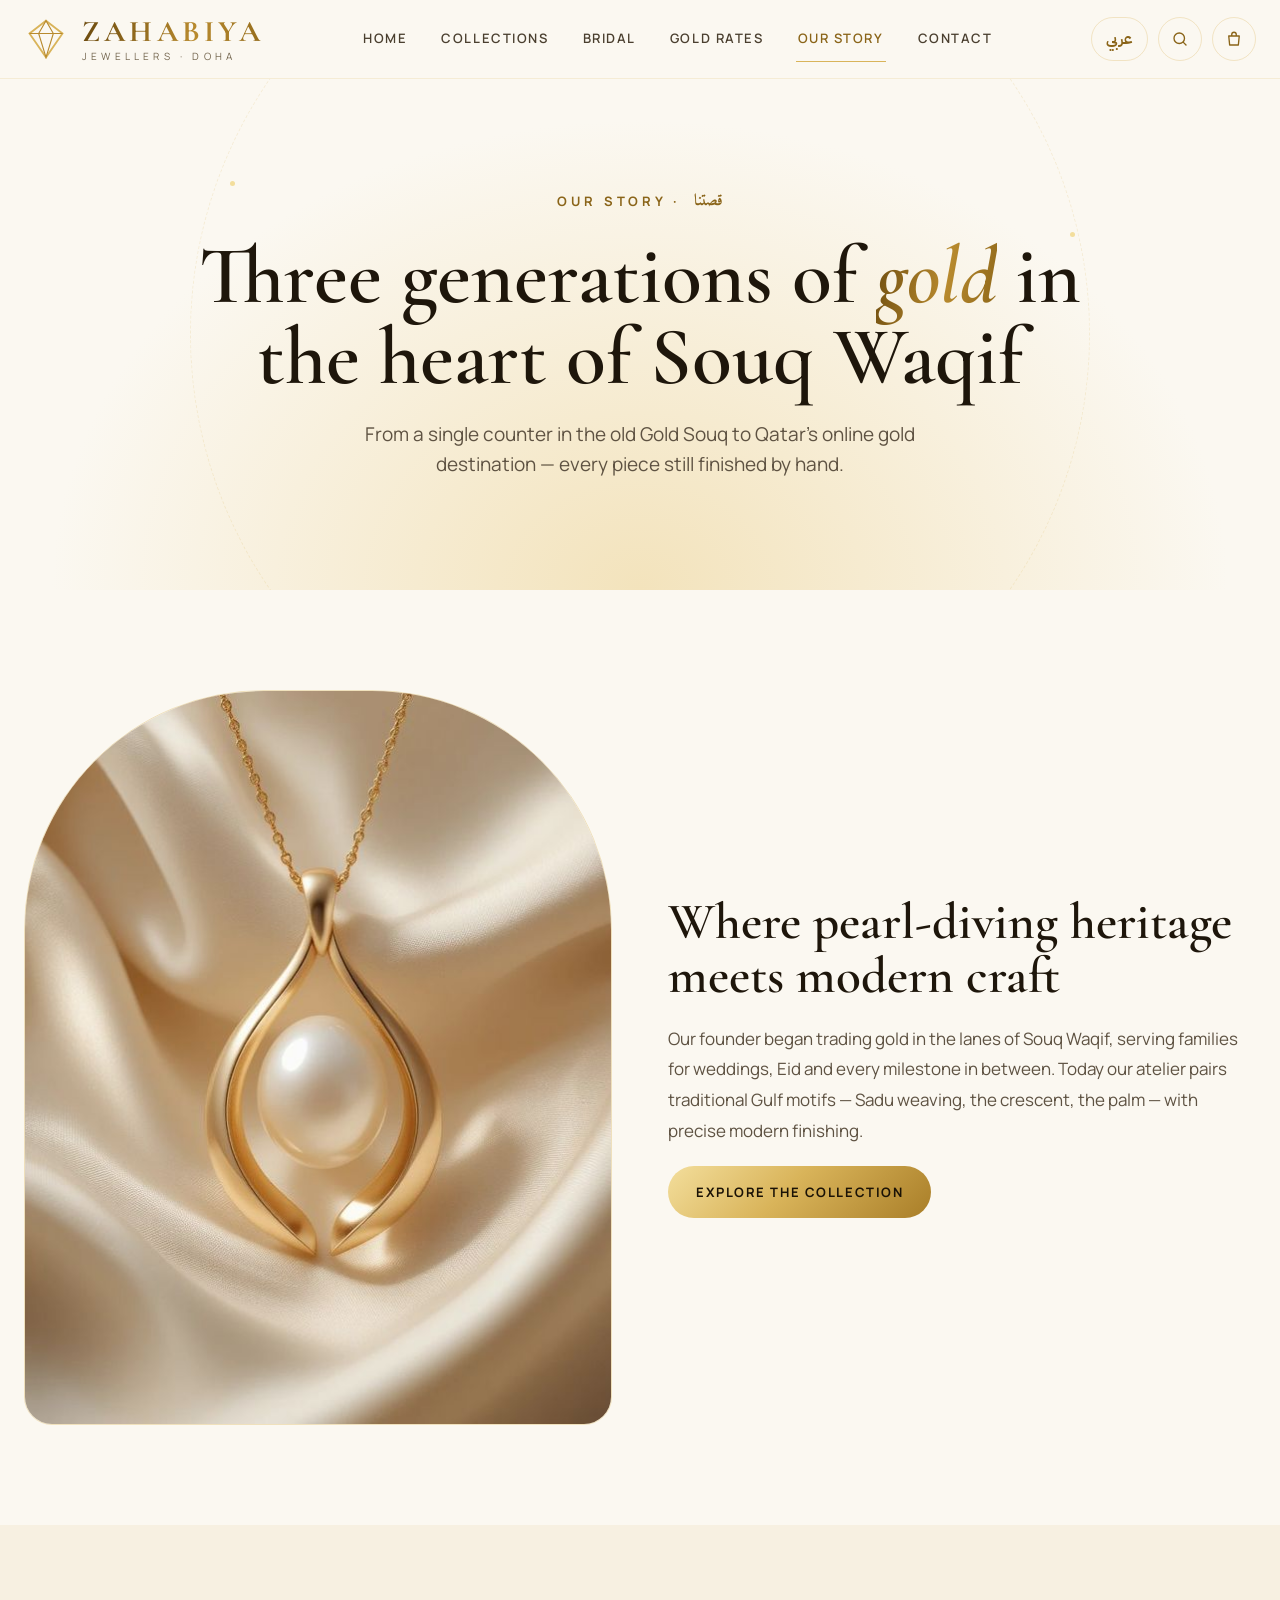
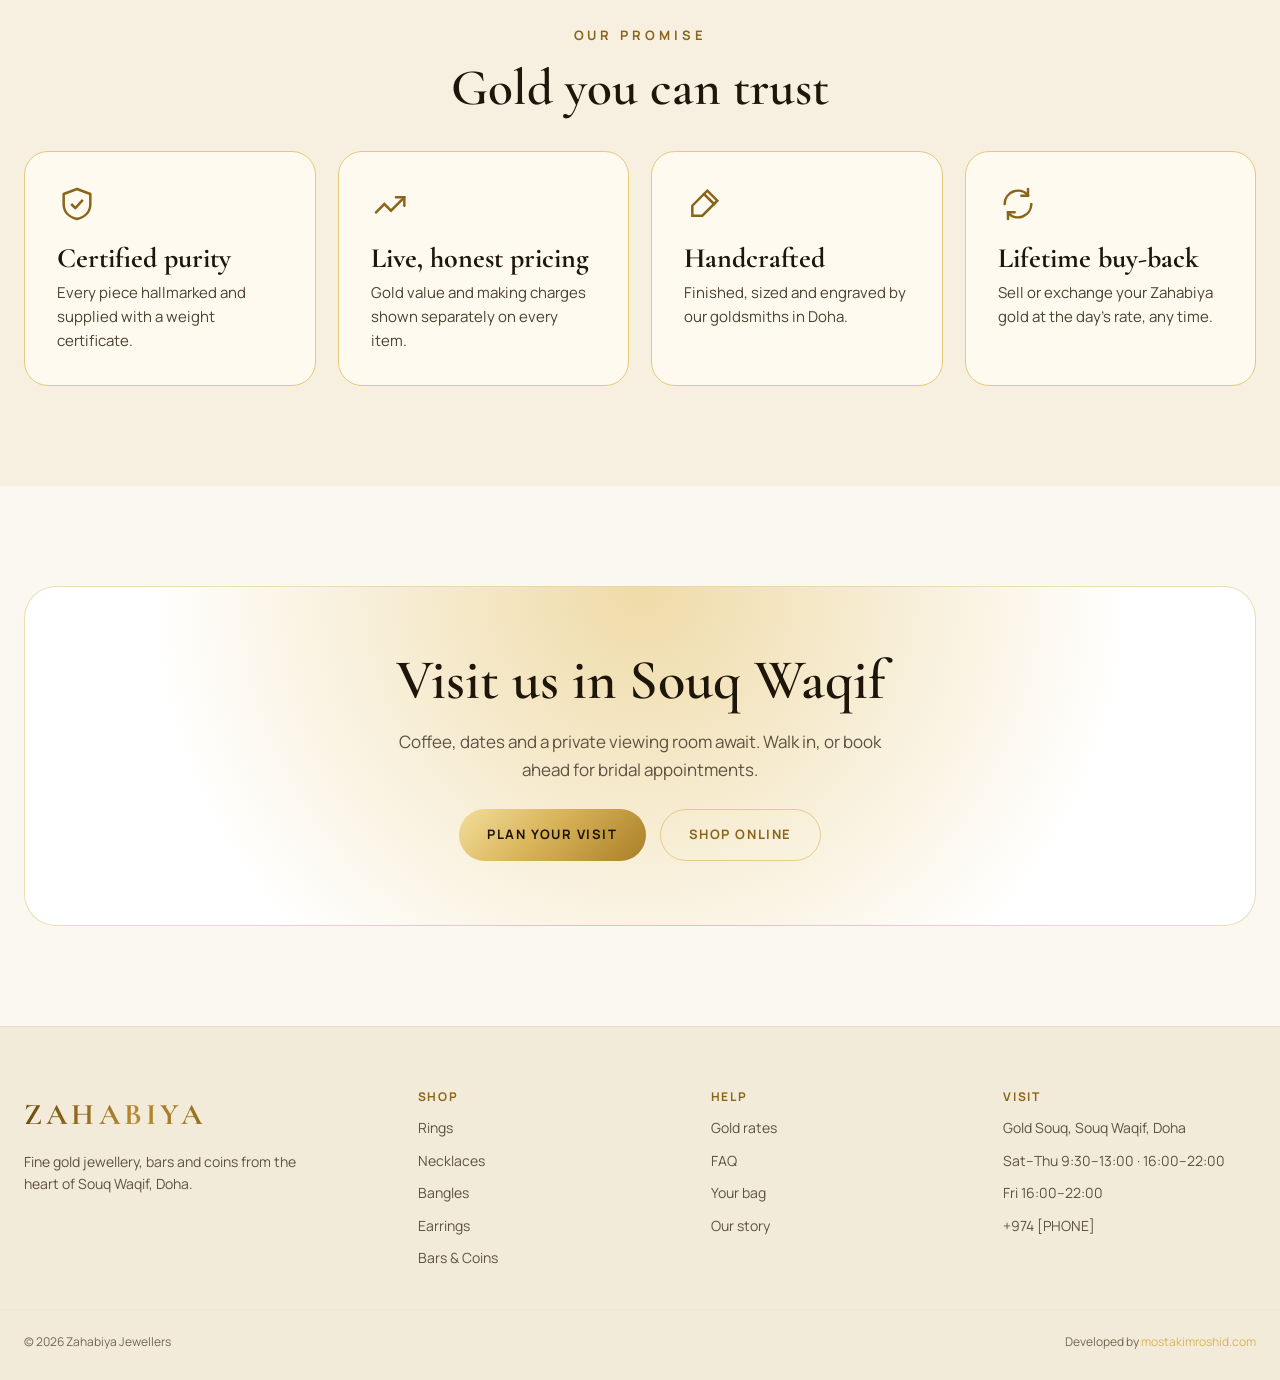
==== commit b30db35c: "Replace footer currency note with developer credit Co-Authored-By: Claude Opus 5.5 <noreply@anthropi" ====
--- a/about.html
+++ b/about.html
@@ -123,7 +123,7 @@
   </div>
   <div class="container footer-bottom">
     <span>© <span data-year>2026</span> Zahabiya Jewellers</span>
-    <span>Prices in Qatari Riyal (QAR)</span>
+    <span>Developed by <a href="https://mostakimroshid.com" target="_blank" rel="noopener">mostakimroshid.com</a></span>
   </div>
 </footer>
 
--- a/css/styles.css
+++ b/css/styles.css
@@ -300,6 +300,8 @@
 .footer-grid ul a:hover { color: var(--gold-deep); }
 .footer-brand p { margin-top: 12px; max-width: 280px; font-size: 14px; color: var(--muted); }
 .footer-bottom { display: flex; flex-wrap: wrap; justify-content: space-between; gap: 12px; padding-top: 22px; padding-bottom: 28px; border-top: 1px solid rgba(217, 180, 90, .12); font-size: 12px; color: var(--subtle); }
+.footer-bottom a { color: var(--gold); }
+.footer-bottom a:hover { text-decoration: underline; }
 
 /* ---------- Page banner & breadcrumb ---------- */
 .page-banner { background: radial-gradient(ellipse at 80% 50%, #F3E3BC 0%, var(--bg) 60%); border-bottom: 1px solid rgba(217, 180, 90, .2); }
@@ -477,7 +479,7 @@
 .panel { display: flex; flex-direction: column; gap: 18px; padding: 28px; border-radius: 24px; background: var(--surface); border: 1px solid rgba(217, 180, 90, .22); }
 .panel-head { display: flex; align-items: center; gap: 12px; }
 .panel-head h2 { font-size: 28px; }
-.num { width: 34px; height: 34px; flex-shrink: 0; display: flex; align-items: center; justify-content: center; border-radius: 99px; background: linear-gradient(135deg, #F3DE9C, #A97E28); color: var(--gold-ink); font-size: 14px; font-weight: 800; }
+.panel-num { width: 34px; height: 34px; flex-shrink: 0; display: flex; align-items: center; justify-content: center; border-radius: 99px; background: linear-gradient(135deg, #F3DE9C, #A97E28); color: var(--gold-ink); font-size: 14px; font-weight: 800; }
 .choice-grid { display: grid; grid-template-columns: repeat(auto-fit, minmax(min(220px, 100%), 1fr)); gap: 12px; }
 .choice { position: relative; display: flex; align-items: center; gap: 14px; min-height: 64px; padding: 16px 18px; border-radius: 16px; border: 1px solid rgba(217, 180, 90, .3); cursor: pointer; }
 .choice input { position: absolute; opacity: 0; pointer-events: none; }
